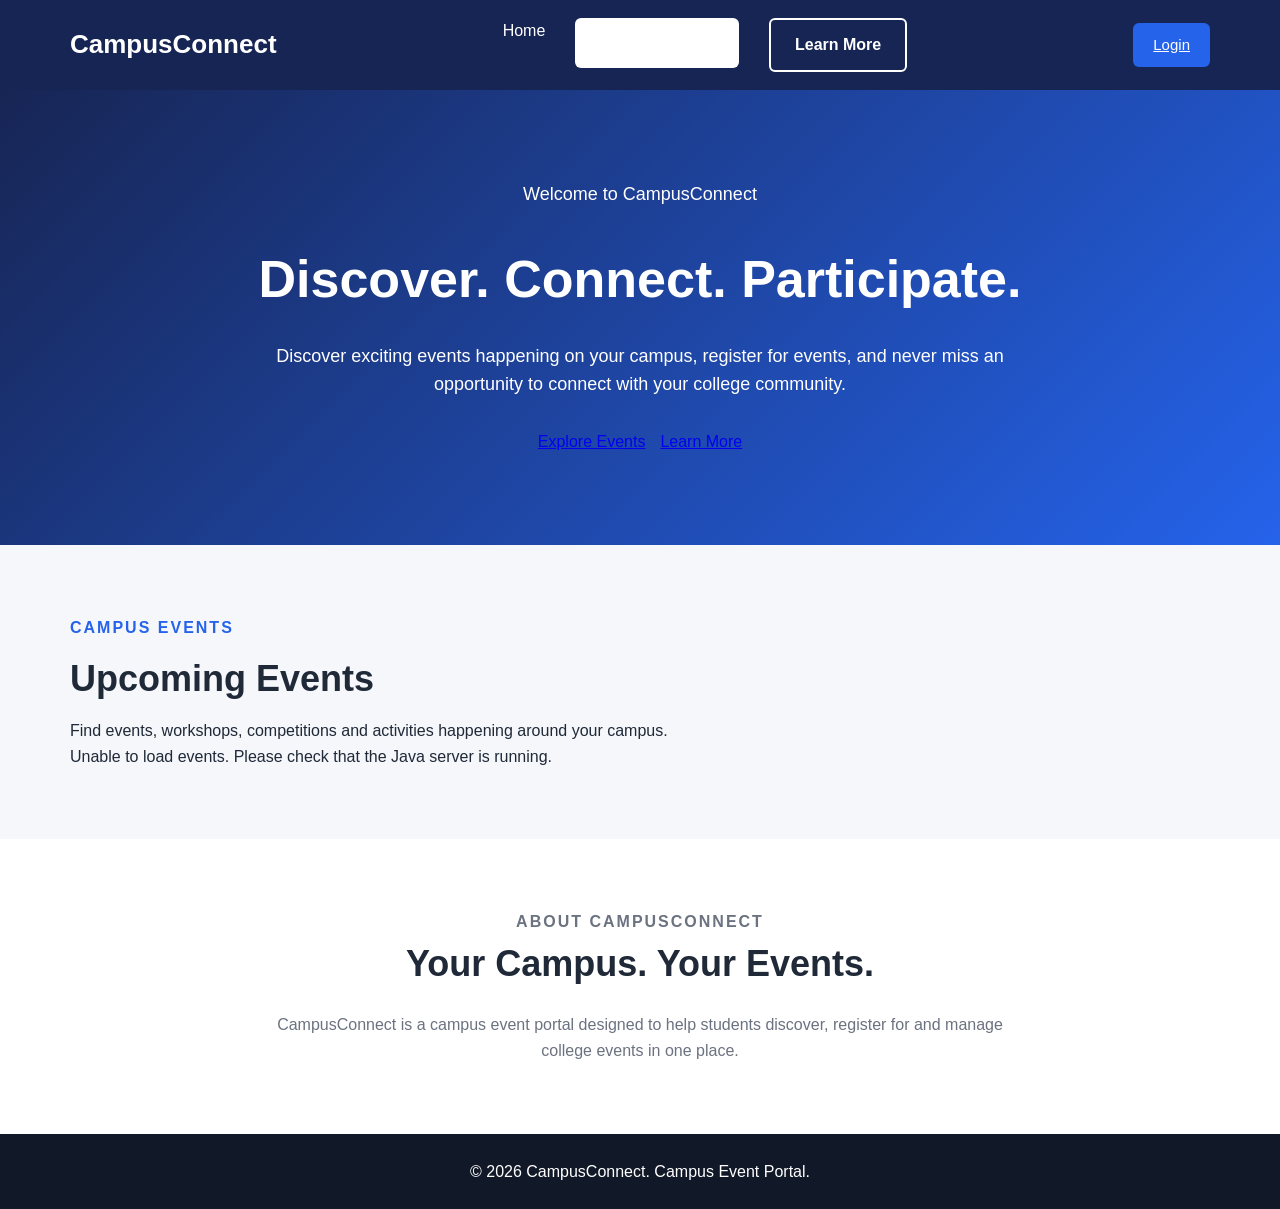
==== index.html @ c1197f38 "Upload CampusConnect project" ====
<!DOCTYPE html>
<html lang="en">
<head>
    <meta charset="UTF-8">
    <meta name="viewport" content="width=device-width, initial-scale=1.0">
    <title>CampusConnect - Campus Event Portal</title>
    <link rel="stylesheet" href="style.css">
</head>

<body>
    <header>
        <nav class="navbar">
            <div class="logo">CampusConnect</div>

            <ul class="nav-links">
                <li><a href="/">Home</a></li>
                <li><a href="#events" class="btn btn-primary">Explore Events</a></li>
                <li><a href="#about" class="btn btn-secondary">Learn More</a></li>
            </ul>

            <a href="/login.html" class="login-button">Login</a>
        </nav>
    </header>

    <main>
        <section class="hero">
            <div class="hero-content">
                <p class="welcome-text">Welcome to CampusConnect</p>

                <h1>Discover. Connect. Participate.</h1>

                <p class="hero-description">
                    Discover exciting events happening on your campus,
                    register for events, and never miss an opportunity
                    to connect with your college community.
                </p>

                <div class="hero-buttons">
                    <a href="#events" class="primary-button">Explore Events</a>
                    <a href="#about" class="secondary-button">Learn More</a>
                </div>
            </div>
        </section>

        <section id="events" class="events-section">
            <div class="section-heading">
                <p class="section-label">CAMPUS EVENTS</p>
                <h2>Upcoming Events</h2>

                <p>
                    Find events, workshops, competitions and activities
                    happening around your campus.
                </p>
            </div>

            <!-- Events will be loaded from the Java server -->
            <div class="event-container" id="homeEvents">
                <p>Loading upcoming events...</p>
            </div>
        </section>

        <section id="about" class="about-section">
            <div class="section-heading">
                <p class="section-label">ABOUT CAMPUSCONNECT</p>
                <h2>Your Campus. Your Events.</h2>

                <p>
                    CampusConnect is a campus event portal designed to
                    help students discover, register for and manage
                    college events in one place.
                </p>
            </div>
        </section>
    </main>

    <footer>
        <p>© 2026 CampusConnect. Campus Event Portal.</p>
    </footer>

    <script src="script.js"></script>
</body>
</html>
---- style.css ----
/* ================================
   CampusConnect - Main Styles
   ================================ */

* {
    margin: 0;
    padding: 0;
    box-sizing: border-box;
}

body {
    font-family: Arial, Helvetica, sans-serif;
    background-color: #f5f7fb;
    color: #1f2937;
    line-height: 1.6;
}

/* ================================
   Navigation Bar
   ================================ */

header {
    background-color: #172554;
    color: white;
}

.navbar {
    max-width: 1200px;
    margin: 0 auto;
    padding: 18px 30px;
    display: flex;
    align-items: center;
    justify-content: space-between;
}

.logo {
    font-size: 26px;
    font-weight: bold;
}

.nav-links {
    display: flex;
    list-style: none;
    gap: 30px;
}

.nav-links a {
    color: white;
    text-decoration: none;
    font-size: 16px;
}

.nav-links a:hover {
    color: #93c5fd;
}

.login-button {
    background-color: #2563eb;
    color: white;
    border: none;
    padding: 10px 20px;
    border-radius: 6px;
    cursor: pointer;
    font-size: 15px;
}

.login-button:hover {
    background-color: #1d4ed8;
}

/* ================================
   Hero Section
   ================================ */

.hero {
    background: linear-gradient(135deg, #172554, #2563eb);
    color: white;
    padding: 90px 30px;
    text-align: center;
}

.hero h1 {
    font-size: 52px;
    margin-bottom: 20px;
}

.hero p {
    max-width: 750px;
    margin: 0 auto 30px;
    font-size: 18px;
}

.hero-buttons {
    display: flex;
    justify-content: center;
    gap: 15px;
}

.btn {
    display: inline-block;
    padding: 12px 24px;
    border-radius: 6px;
    text-decoration: none;
    font-weight: bold;
}

.btn-primary {
    background-color: white;
    color: #1d4ed8;
}

.btn-primary:hover {
    background-color: #e5e7eb;
}

.btn-secondary {
    border: 2px solid white;
    color: white;
}

.btn-secondary:hover {
    background-color: white;
    color: #1d4ed8;
}

/* ================================
   Events Section
   ================================ */

.events-section {
    max-width: 1200px;
    margin: 0 auto;
    padding: 70px 30px;
}

.section-label {
    color: #2563eb;
    font-weight: bold;
    letter-spacing: 2px;
    text-transform: uppercase;
    margin-bottom: 10px;
}

.events-section h2 {
    font-size: 36px;
    margin-bottom: 10px;
}

.section-description {
    color: #6b7280;
    margin-bottom: 40px;
}

/* ================================
   Event Cards
   ================================ */

.events-container {
    display: grid;
    grid-template-columns: repeat(auto-fit, minmax(280px, 1fr));
    gap: 25px;
}

.event-card {
    background-color: white;
    border-radius: 12px;
    padding: 25px;
    box-shadow: 0 5px 20px rgba(0, 0, 0, 0.08);
    transition: transform 0.2s ease;
}

.event-card:hover {
    transform: translateY(-5px);
}

.event-category {
    display: inline-block;
    background-color: #dbeafe;
    color: #1d4ed8;
    padding: 5px 12px;
    border-radius: 20px;
    font-size: 13px;
    font-weight: bold;
    margin-bottom: 15px;
}

.event-card h3 {
    font-size: 24px;
    margin-bottom: 12px;
}

.event-card p {
    color: #6b7280;
    margin-bottom: 15px;
}

.event-info {
    color: #374151;
    margin-bottom: 20px;
}

.view-event {
    display: inline-block;
    background-color: #2563eb;
    color: white;
    text-decoration: none;
    padding: 10px 18px;
    border-radius: 6px;
}

.view-event:hover {
    background-color: #1d4ed8;
}

/* ================================
   About Section
   ================================ */

.about-section {
    background-color: white;
    padding: 70px 30px;
    text-align: center;
}

.about-section h2 {
    font-size: 36px;
    margin-bottom: 20px;
}

.about-section p {
    max-width: 750px;
    margin: 0 auto;
    color: #6b7280;
}

/* ================================
   Footer
   ================================ */

footer {
    background-color: #111827;
    color: white;
    text-align: center;
    padding: 25px;
}

/* ================================
   Responsive Design
   ================================ */

@media (max-width: 768px) {

    .navbar {
        flex-direction: column;
        gap: 20px;
    }

    .nav-links {
        gap: 15px;
    }

    .hero h1 {
        font-size: 38px;
    }

    .hero-buttons {
        flex-direction: column;
        align-items: center;
    }
}
.login-container {
    min-height: 80vh;
    display: flex;
    justify-content: center;
    align-items: center;
    background: #f4f7fb;
}

.login-box {
    width: 400px;
    background: white;
    padding: 40px;
    border-radius: 15px;
    box-shadow: 0 10px 30px rgba(0, 0, 0, 0.1);
}

.login-box h1 {
    text-align: center;
    color: #1d3557;
}

.login-box p {
    text-align: center;
    color: #666;
}

.login-box label {
    display: block;
    margin-top: 20px;
    margin-bottom: 8px;
    font-weight: bold;
}

.login-box input {
    width: 100%;
    padding: 12px;
    border: 1px solid #ccc;
    border-radius: 8px;
    box-sizing: border-box;
}

.login-box button {
    width: 100%;
    margin-top: 25px;
    padding: 12px;
    border: none;
    border-radius: 8px;
    background: #2563eb;
    color: white;
    font-size: 16px;
    cursor: pointer;
}

.login-box button:hover {
    background: #1d4ed8;
}
/* =========================
   LOGIN PAGE
   ========================= */

.login-container {
    width: 500px;
    margin: 80px auto;
    padding: 40px;
    background: white;
    border-radius: 15px;
    box-shadow: 0 5px 25px rgba(0, 0, 0, 0.12);
    box-sizing: border-box;
}

.login-container h1 {
    text-align: center;
    color: #1e3a8a;
    margin: 0 0 10px 0;
    font-size: 36px;
}

.login-container h2 {
    text-align: center;
    color: #333;
    margin: 0 0 30px 0;
    font-size: 26px;
}

.login-container form {
    display: flex;
    flex-direction: column;
    width: 100%;
}

.login-container label {
    display: block;
    margin-bottom: 8px;
    font-weight: bold;
    color: #333;
}

.login-container input {
    width: 100%;
    padding: 12px;
    margin-bottom: 20px;
    border: 1px solid #ccc;
    border-radius: 6px;
    font-size: 16px;
    box-sizing: border-box;
}

.login-container button {
    width: 100%;
    padding: 12px;
    background-color: #1e3a8a;
    color: white;
    border: none;
    border-radius: 6px;
    font-size: 16px;
    cursor: pointer;
}

.login-container button:hover {
    background-color: #162d6b;
}
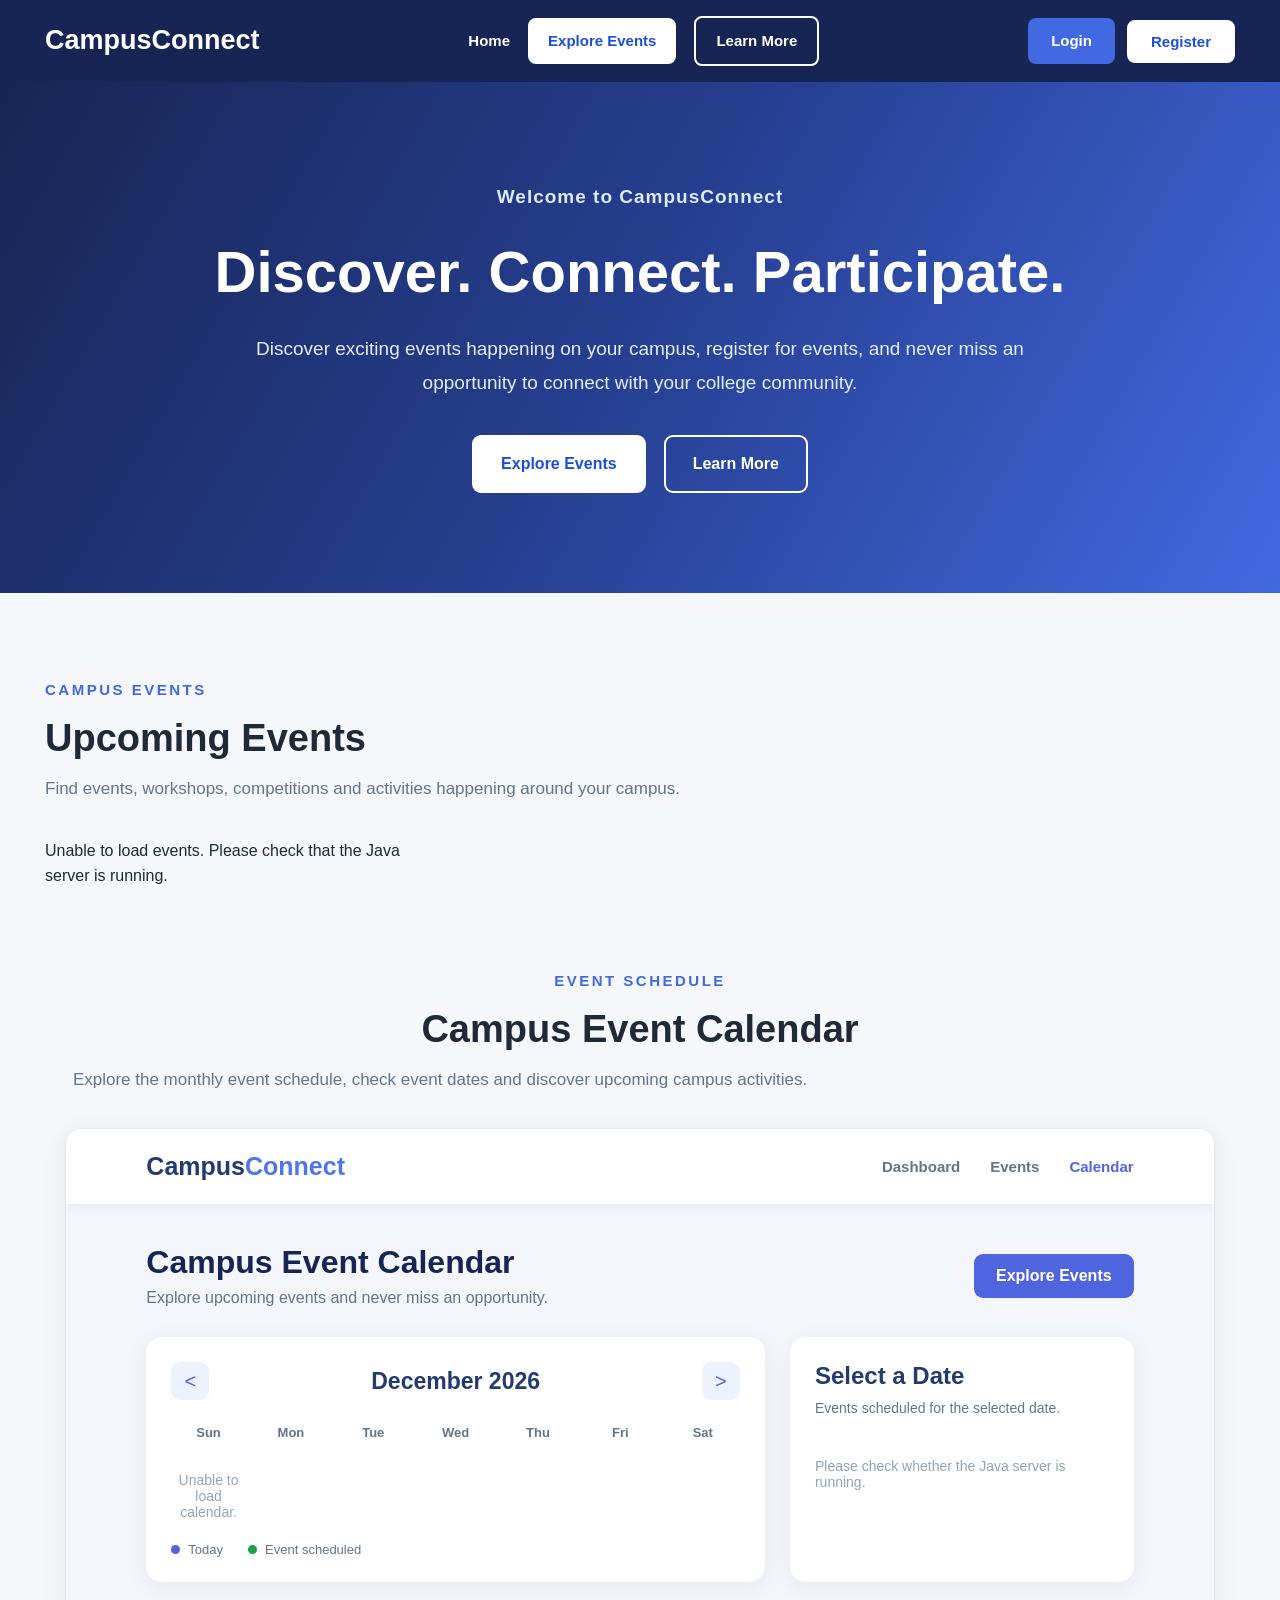
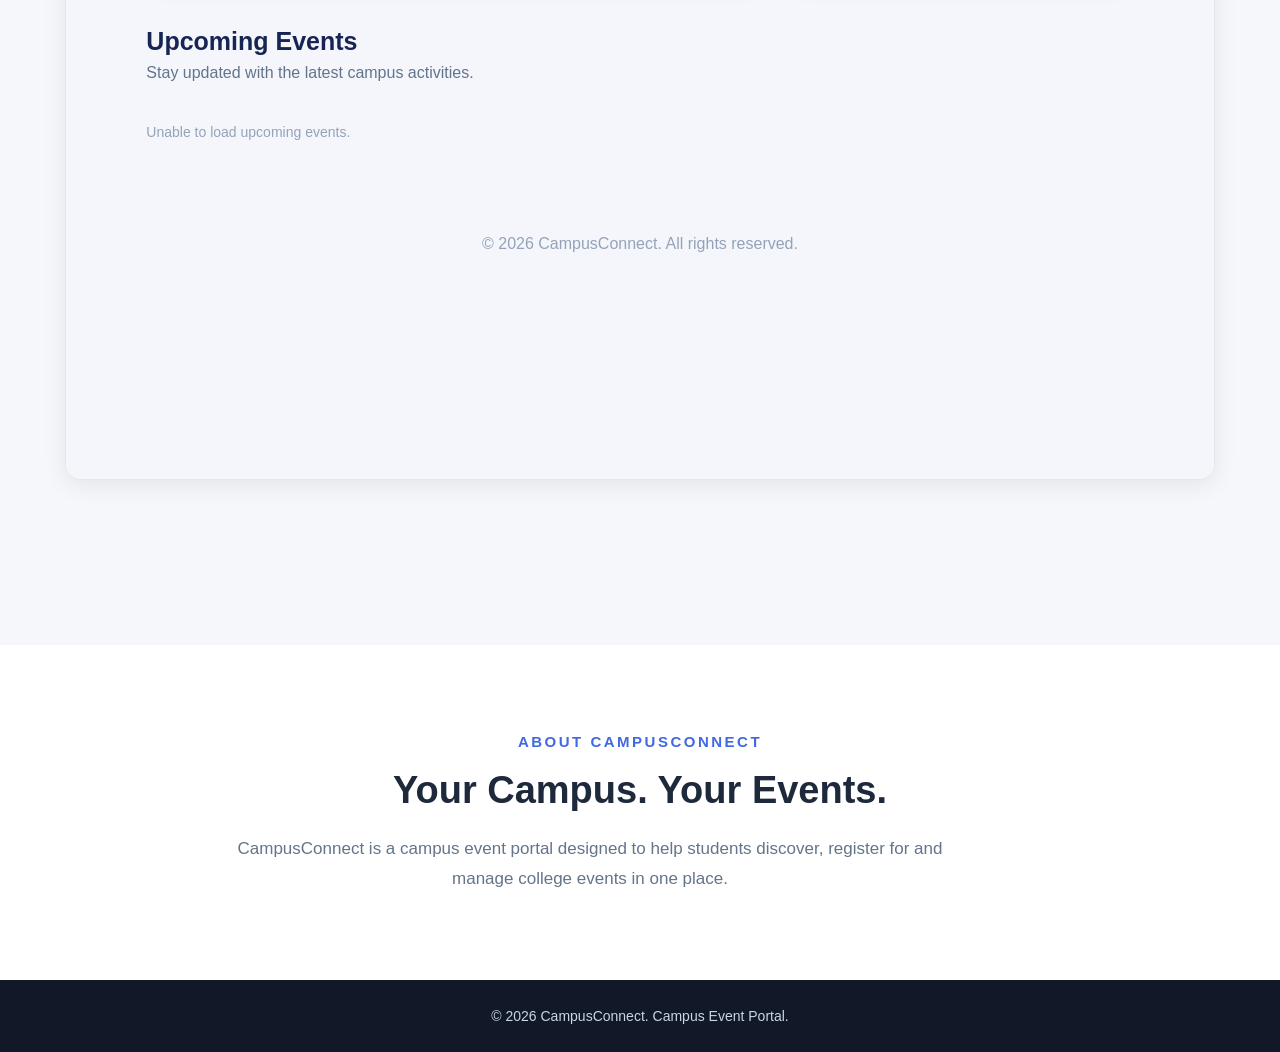
==== commit d2e1ff08: "Initial CampusConnect project upload" ====
--- a/index.html
+++ b/index.html
@@ -1,34 +1,248 @@
-
 <!DOCTYPE html>
 <html lang="en">
+
 <head>
     <meta charset="UTF-8">
     <meta name="viewport" content="width=device-width, initial-scale=1.0">
+
     <title>CampusConnect - Campus Event Portal</title>
+
     <link rel="stylesheet" href="style.css">
+
+    <style>
+        /* Homepage Calendar Section */
+
+        .homepage-calendar {
+            width: 100%;
+            max-width: 1400px;
+            margin: 60px auto;
+            padding: 20px;
+            box-sizing: border-box;
+        }
+
+        .homepage-calendar .section-heading {
+            text-align: center;
+            margin-bottom: 30px;
+        }
+
+        .calendar-frame-container {
+            width: 100%;
+            background: #ffffff;
+            border-radius: 16px;
+            overflow: hidden;
+            box-shadow: 0 5px 25px rgba(0, 0, 0, 0.08);
+            border: 1px solid #e5e7eb;
+        }
+
+        .calendar-frame-container iframe {
+            display: block;
+            width: 100%;
+            min-height: 950px;
+            border: none;
+        }
+
+        @media (max-width: 768px) {
+            .homepage-calendar {
+                padding: 10px;
+                margin: 35px auto;
+            }
+
+            .calendar-frame-container iframe {
+                min-height: 1100px;
+            }
+        }
+
+
+        /* Registration Popup */
+
+        .register-modal {
+            display: none;
+            position: fixed;
+            z-index: 99999;
+            inset: 0;
+            background: rgba(0, 0, 0, 0.7);
+            justify-content: center;
+            align-items: center;
+            padding: 15px;
+            overflow-y: auto;
+        }
+
+        .register-box {
+            position: relative;
+            background: #ffffff;
+            width: 100%;
+            max-width: 440px;
+            padding: 30px;
+            border-radius: 15px;
+            max-height: 95vh;
+            overflow-y: auto;
+            box-shadow: 0 10px 35px rgba(0, 0, 0, 0.3);
+            box-sizing: border-box;
+        }
+
+        .register-box h2 {
+            text-align: center;
+            color: #172554;
+            margin-bottom: 8px;
+        }
+
+        .register-subtitle {
+            text-align: center;
+            color: #666;
+            margin-bottom: 20px;
+            font-size: 14px;
+        }
+
+        .close-register {
+            position: absolute;
+            right: 15px;
+            top: 10px;
+            border: none;
+            background: none;
+            font-size: 30px;
+            cursor: pointer;
+            color: #555;
+        }
+
+        .register-box label {
+            display: block;
+            margin-top: 13px;
+            margin-bottom: 6px;
+            font-weight: 600;
+            color: #333;
+        }
+
+        .register-box input,
+        .register-box select {
+            width: 100%;
+            padding: 12px;
+            border: 1px solid #ccc;
+            border-radius: 7px;
+            font-size: 14px;
+            box-sizing: border-box;
+        }
+
+        .register-box input:focus,
+        .register-box select:focus {
+            outline: none;
+            border-color: #2563eb;
+        }
+
+        #createAccountButton {
+            width: 100%;
+            padding: 13px;
+            margin-top: 20px;
+            background: #2563eb;
+            color: white;
+            border: none;
+            border-radius: 7px;
+            font-size: 16px;
+            font-weight: bold;
+            cursor: pointer;
+        }
+
+        #createAccountButton:hover {
+            background: #1d4ed8;
+        }
+
+        #createAccountButton:disabled {
+            background: #888;
+            cursor: not-allowed;
+        }
+
+        #registerMessage {
+            text-align: center;
+            margin-top: 12px;
+            font-size: 14px;
+        }
+
+        .existing-account {
+            text-align: center;
+            margin-top: 18px;
+            color: #555;
+            font-size: 14px;
+        }
+
+        .existing-account a {
+            color: #2563eb;
+            font-weight: bold;
+            text-decoration: none;
+        }
+
+        @media (max-width: 480px) {
+            .register-box {
+                padding: 25px 20px;
+            }
+        }
+
+    </style>
 </head>
 
 <body>
+
+    <!-- Navigation Bar -->
+
     <header>
         <nav class="navbar">
+
             <div class="logo">CampusConnect</div>
 
             <ul class="nav-links">
-                <li><a href="/">Home</a></li>
-                <li><a href="#events" class="btn btn-primary">Explore Events</a></li>
-                <li><a href="#about" class="btn btn-secondary">Learn More</a></li>
+
+                <li>
+                    <a href="/">Home</a>
+                </li>
+
+                <li>
+                    <a href="#events" class="btn btn-primary">
+                        Explore Events
+                    </a>
+                </li>
+
+                <li>
+                    <a href="#about" class="btn btn-secondary">
+                        Learn More
+                    </a>
+                </li>
+
             </ul>
 
-            <a href="/login.html" class="login-button">Login</a>
+            <!-- Login and Register Buttons -->
+
+            <div class="auth-buttons">
+
+                <a href="/login.html" class="login-button">
+                    Login
+                </a>
+
+                <button
+                    type="button"
+                    class="register-nav-button"
+                    id="openRegister">
+                    Register
+                </button>
+
+            </div>
+
         </nav>
     </header>
 
+
     <main>
+
+        <!-- Hero Section -->
+
         <section class="hero">
+
             <div class="hero-content">
-                <p class="welcome-text">Welcome to CampusConnect</p>
-
-                <h1>Discover. Connect. Participate.</h1>
+
+                <p class="welcome-text">
+                    Welcome to CampusConnect
+                </p>
+
+                <h1>
+                    Discover. Connect. Participate.
+                </h1>
 
                 <p class="hero-description">
                     Discover exciting events happening on your campus,
@@ -37,47 +251,462 @@
                 </p>
 
                 <div class="hero-buttons">
-                    <a href="#events" class="primary-button">Explore Events</a>
-                    <a href="#about" class="secondary-button">Learn More</a>
+
+                    <a href="#events" class="primary-button">
+                        Explore Events
+                    </a>
+
+                    <a href="#about" class="secondary-button">
+                        Learn More
+                    </a>
+
                 </div>
+
             </div>
+
         </section>
 
+
+        <!-- Explore Events Section -->
+
         <section id="events" class="events-section">
+
             <div class="section-heading">
-                <p class="section-label">CAMPUS EVENTS</p>
-                <h2>Upcoming Events</h2>
+
+                <p class="section-label">
+                    CAMPUS EVENTS
+                </p>
+
+                <h2>
+                    Upcoming Events
+                </h2>
 
                 <p>
                     Find events, workshops, competitions and activities
                     happening around your campus.
                 </p>
+
             </div>
 
-            <!-- Events will be loaded from the Java server -->
+
+            <!-- Events loaded from Java Backend -->
+
             <div class="event-container" id="homeEvents">
+
                 <p>Loading upcoming events...</p>
+
             </div>
+
+
+            <!-- Event Calendar -->
+
+            <div class="homepage-calendar">
+
+                <div class="section-heading">
+
+                    <p class="section-label">
+                        EVENT SCHEDULE
+                    </p>
+
+                    <h2>
+                        Campus Event Calendar
+                    </h2>
+
+                    <p>
+                        Explore the monthly event schedule, check event dates
+                        and discover upcoming campus activities.
+                    </p>
+
+                </div>
+
+                <div class="calendar-frame-container">
+
+                    <iframe
+                        src="/calendar.html"
+                        title="CampusConnect Event Calendar"
+                        loading="lazy">
+                    </iframe>
+
+                </div>
+
+            </div>
+
         </section>
 
+
+        <!-- About Section -->
+
         <section id="about" class="about-section">
+
             <div class="section-heading">
-                <p class="section-label">ABOUT CAMPUSCONNECT</p>
-                <h2>Your Campus. Your Events.</h2>
+
+                <p class="section-label">
+                    ABOUT CAMPUSCONNECT
+                </p>
+
+                <h2>
+                    Your Campus. Your Events.
+                </h2>
 
                 <p>
                     CampusConnect is a campus event portal designed to
                     help students discover, register for and manage
                     college events in one place.
                 </p>
+
             </div>
+
         </section>
+
     </main>
 
+
+    <!-- Footer -->
+
     <footer>
-        <p>© 2026 CampusConnect. Campus Event Portal.</p>
+
+        <p>
+            © 2026 CampusConnect. Campus Event Portal.
+        </p>
+
     </footer>
 
+
+    <!-- REGISTRATION POPUP -->
+
+    <div
+        id="registerModal"
+        class="register-modal">
+
+        <div class="register-box">
+
+            <button
+                type="button"
+                class="close-register"
+                id="closeRegister"
+                aria-label="Close registration">
+                &times;
+            </button>
+
+            <h2>Create Your Account</h2>
+
+            <p class="register-subtitle">
+                Join CampusConnect and explore campus events.
+            </p>
+
+
+            <form id="registerForm">
+
+                <label for="registerName">
+                    Full Name
+                </label>
+
+                <input
+                    type="text"
+                    id="registerName"
+                    placeholder="Enter your full name"
+                    required
+                >
+
+
+                <label for="registerEmail">
+                    Email Address
+                </label>
+
+                <input
+                    type="email"
+                    id="registerEmail"
+                    placeholder="Enter your email address"
+                    required
+                >
+
+
+                <label for="registerPassword">
+                    Password
+                </label>
+
+                <input
+                    type="password"
+                    id="registerPassword"
+                    placeholder="Create a password"
+                    minlength="8"
+                    required
+                >
+
+
+                <label for="registerConfirmPassword">
+                    Confirm Password
+                </label>
+
+                <input
+                    type="password"
+                    id="registerConfirmPassword"
+                    placeholder="Confirm your password"
+                    minlength="8"
+                    required
+                >
+
+
+                <label for="registerRole">
+                    Register As
+                </label>
+
+                <select id="registerRole" required>
+
+                    <option value="student">
+                        Student
+                    </option>
+
+                    <option value="organizer">
+                        Event Organizer
+                    </option>
+
+                </select>
+
+
+                <button
+                    type="submit"
+                    id="createAccountButton">
+                    Create Account
+                </button>
+
+                <p id="registerMessage" role="status"></p>
+
+            </form>
+
+
+            <p class="existing-account">
+                Already have an account?
+                <a href="/login.html">Login</a>
+            </p>
+
+        </div>
+
+    </div>
+
+
+    <!-- Existing Homepage JavaScript -->
+
     <script src="script.js"></script>
+
+
+    <!-- Registration JavaScript -->
+
+    <script>
+
+        const registerModal =
+            document.getElementById("registerModal");
+
+        const openRegister =
+            document.getElementById("openRegister");
+
+        const closeRegister =
+            document.getElementById("closeRegister");
+
+        const registerForm =
+            document.getElementById("registerForm");
+
+        const registerMessage =
+            document.getElementById("registerMessage");
+
+        const createAccountButton =
+            document.getElementById("createAccountButton");
+
+
+        // Open Registration Popup
+
+        openRegister.addEventListener("click", function () {
+
+            registerModal.style.display = "flex";
+
+            registerMessage.textContent = "";
+
+        });
+
+
+        // Close Registration Popup
+
+        closeRegister.addEventListener("click", function () {
+
+            registerModal.style.display = "none";
+
+        });
+
+
+        // Close popup when clicking outside
+
+        registerModal.addEventListener("click", function (event) {
+
+            if (event.target === registerModal) {
+
+                registerModal.style.display = "none";
+
+            }
+
+        });
+
+
+        // Close popup using Escape key
+
+        document.addEventListener("keydown", function (event) {
+
+            if (event.key === "Escape") {
+
+                registerModal.style.display = "none";
+
+            }
+
+        });
+
+
+        // Registration Form Submission
+
+        registerForm.addEventListener("submit", async function (event) {
+
+            event.preventDefault();
+
+
+            const name =
+                document.getElementById("registerName").value.trim();
+
+            const email =
+                document.getElementById("registerEmail").value.trim();
+
+            const password =
+                document.getElementById("registerPassword").value;
+
+            const confirmPassword =
+                document.getElementById("registerConfirmPassword").value;
+
+            const role =
+                document.getElementById("registerRole").value;
+
+
+            // Validate password
+
+            if (password.length < 8) {
+
+                registerMessage.style.color = "red";
+
+                registerMessage.textContent =
+                    "Password must contain at least 8 characters.";
+
+                return;
+
+            }
+
+
+            // Confirm password
+
+            if (password !== confirmPassword) {
+
+                registerMessage.style.color = "red";
+
+                registerMessage.textContent =
+                    "Passwords do not match.";
+
+                return;
+
+            }
+
+
+            // Select backend endpoint
+
+            const endpoint = role === "organizer"
+                ? "/organizer-signup"
+                : "/signup";
+
+
+            // Prepare form data
+
+            const formData = new URLSearchParams();
+
+            formData.append("name", name);
+
+            formData.append("email", email);
+
+            formData.append("password", password);
+
+
+            createAccountButton.disabled = true;
+
+            createAccountButton.textContent =
+                "Creating Account...";
+
+            registerMessage.textContent = "";
+
+
+            try {
+
+                const response = await fetch(endpoint, {
+
+                    method: "POST",
+
+                    headers: {
+                        "Content-Type":
+                            "application/x-www-form-urlencoded"
+                    },
+
+                    body: formData.toString()
+
+                });
+
+
+                const result = await response.json();
+
+
+                if (!response.ok) {
+
+                    throw new Error(
+                        result.message ||
+                        result.detail ||
+                        "Account creation failed."
+                    );
+
+                }
+
+
+                // Successful registration
+
+                registerMessage.style.color = "green";
+
+                registerMessage.textContent =
+                    result.message ||
+                    "Account created successfully!";
+
+
+                registerForm.reset();
+
+
+                // Redirect to login
+
+                setTimeout(function () {
+
+                    window.location.href = "/login.html";
+
+                }, 1500);
+
+
+            } catch (error) {
+
+                registerMessage.style.color = "red";
+
+                registerMessage.textContent =
+                    error.message || "Something went wrong.";
+
+            } finally {
+
+                createAccountButton.disabled = false;
+
+                createAccountButton.textContent =
+                    "Create Account";
+
+            }
+
+        });
+
+    </script>
+
 </body>
-</html>
+
+</html>
--- a/style.css
+++ b/style.css
@@ -1,6 +1,8 @@
-/* ================================
-   CampusConnect - Main Styles
-   ================================ */
+/* =====================================================
+   CAMPUSCONNECT - COMPLETE STYLESHEET
+   ===================================================== */
+
+/* -------------------- GLOBAL STYLES -------------------- */
 
 * {
     margin: 0;
@@ -8,152 +10,414 @@
     box-sizing: border-box;
 }
 
+html {
+    scroll-behavior: smooth;
+}
+
 body {
     font-family: Arial, Helvetica, sans-serif;
-    background-color: #f5f7fb;
+    background: #f5f7fb;
     color: #1f2937;
     line-height: 1.6;
 }
 
-/* ================================
-   Navigation Bar
-   ================================ */
-
-header {
-    background-color: #172554;
-    color: white;
-}
-
-.navbar {
-    max-width: 1200px;
-    margin: 0 auto;
-    padding: 18px 30px;
+a {
+    text-decoration: none;
+    transition: all 0.25s ease;
+}
+
+button {
+    cursor: pointer;
+}
+
+/* =====================================================
+   HOMEPAGE NAVIGATION
+   ===================================================== */
+
+body:has(#homeEvents) header {
+    width: 100%;
+    background: #172554;
+    color: white;
+}
+
+body:has(#homeEvents) .navbar {
+    max-width: 1250px;
+    min-height: 82px;
+    margin: auto;
+    padding: 15px 30px;
+
     display: flex;
     align-items: center;
     justify-content: space-between;
-}
-
-.logo {
-    font-size: 26px;
-    font-weight: bold;
-}
-
-.nav-links {
-    display: flex;
+    gap: 25px;
+}
+
+body:has(#homeEvents) .logo {
+    font-size: 27px;
+    font-weight: 800;
+    color: white;
+    white-space: nowrap;
+}
+
+body:has(#homeEvents) .nav-links {
+    display: flex;
+    align-items: center;
+    gap: 18px;
     list-style: none;
-    gap: 30px;
-}
-
-.nav-links a {
-    color: white;
-    text-decoration: none;
+}
+
+body:has(#homeEvents) .nav-links a {
+    display: inline-block;
+    color: white;
+    font-size: 15px;
+    font-weight: 600;
+}
+
+body:has(#homeEvents) .nav-links a:not(.btn):hover {
+    color: #93c5fd;
+}
+
+/* Navigation Explore and Learn More */
+
+body:has(#homeEvents) .nav-links .btn {
+    padding: 11px 20px;
+    border-radius: 8px;
+}
+
+body:has(#homeEvents) .nav-links .btn-primary {
+    background: white;
+    color: #1d4ed8;
+}
+
+body:has(#homeEvents) .nav-links .btn-primary:hover {
+    background: #dbeafe;
+    transform: translateY(-2px);
+}
+
+body:has(#homeEvents) .nav-links .btn-secondary {
+    background: transparent;
+    color: white;
+    border: 2px solid white;
+}
+
+body:has(#homeEvents) .nav-links .btn-secondary:hover {
+    background: white;
+    color: #1d4ed8;
+}
+
+/* =====================================================
+   LOGIN AND REGISTER BUTTONS
+   ===================================================== */
+
+body:has(#homeEvents) .auth-buttons {
+    display: flex;
+    align-items: center;
+    gap: 12px;
+    flex-shrink: 0;
+}
+
+body:has(#homeEvents) .login-button {
+    display: inline-block;
+    background: #4169e1;
+    color: white;
+    padding: 11px 23px;
+    border-radius: 8px;
+    font-size: 15px;
+    font-weight: 700;
+}
+
+body:has(#homeEvents) .login-button:hover {
+    background: #3154c9;
+    transform: translateY(-2px);
+}
+
+body:has(#homeEvents) .register-nav-button {
+    display: inline-block;
+    background: white;
+    color: #1d4ed8;
+    padding: 11px 22px;
+    border: 2px solid white;
+    border-radius: 8px;
+    font-size: 15px;
+    font-weight: 700;
+}
+
+body:has(#homeEvents) .register-nav-button:hover {
+    background: #dbeafe;
+    transform: translateY(-2px);
+}
+
+/* =====================================================
+   HOMEPAGE HERO SECTION
+   ===================================================== */
+
+body:has(#homeEvents) .hero {
+    min-height: 510px;
+    padding: 100px 25px;
+
+    display: flex;
+    align-items: center;
+    justify-content: center;
+
+    text-align: center;
+    color: white;
+
+    background: linear-gradient(
+        120deg,
+        #172554 0%,
+        #263f91 50%,
+        #4169e1 100%
+    );
+}
+
+body:has(#homeEvents) .hero-content {
+    max-width: 950px;
+    margin: auto;
+}
+
+body:has(#homeEvents) .welcome-text {
+    font-size: 19px;
+    font-weight: 600;
+    color: #dbeafe;
+    letter-spacing: 1px;
+    margin-bottom: 25px;
+}
+
+body:has(#homeEvents) .hero h1 {
+    font-size: clamp(36px, 5vw, 58px);
+    line-height: 1.2;
+    font-weight: 800;
+    margin-bottom: 25px;
+}
+
+body:has(#homeEvents) .hero-description {
+    max-width: 780px;
+    margin: 0 auto 35px;
+    font-size: 19px;
+    line-height: 1.8;
+    color: #e5edff;
+}
+
+/* Hero Buttons */
+
+body:has(#homeEvents) .hero-buttons {
+    display: flex;
+    justify-content: center;
+    align-items: center;
+    gap: 18px;
+    flex-wrap: wrap;
+}
+
+body:has(#homeEvents) .primary-button,
+body:has(#homeEvents) .secondary-button {
+    display: inline-block;
+    padding: 14px 27px;
+    border-radius: 9px;
     font-size: 16px;
-}
-
-.nav-links a:hover {
-    color: #93c5fd;
-}
-
-.login-button {
-    background-color: #2563eb;
-    color: white;
-    border: none;
-    padding: 10px 20px;
-    border-radius: 6px;
-    cursor: pointer;
+    font-weight: 700;
+}
+
+body:has(#homeEvents) .primary-button {
+    background: white;
+    color: #1d4ed8;
+    border: 2px solid white;
+}
+
+body:has(#homeEvents) .primary-button:hover {
+    background: #dbeafe;
+    transform: translateY(-3px);
+}
+
+body:has(#homeEvents) .secondary-button {
+    background: transparent;
+    color: white;
+    border: 2px solid white;
+}
+
+body:has(#homeEvents) .secondary-button:hover {
+    background: white;
+    color: #1d4ed8;
+    transform: translateY(-3px);
+}
+
+/* =====================================================
+   UPCOMING EVENTS SECTION
+   ===================================================== */
+
+body:has(#homeEvents) .events-section {
+    max-width: 1250px;
+    margin: auto;
+    padding: 85px 30px;
+}
+
+body:has(#homeEvents) .section-heading {
+    margin-bottom: 35px;
+}
+
+body:has(#homeEvents) .section-label {
+    color: #4169e1;
     font-size: 15px;
-}
-
-.login-button:hover {
-    background-color: #1d4ed8;
-}
-
-/* ================================
-   Hero Section
-   ================================ */
-
-.hero {
-    background: linear-gradient(135deg, #172554, #2563eb);
-    color: white;
-    padding: 90px 30px;
+    font-weight: 800;
+    letter-spacing: 2.5px;
+    margin-bottom: 12px;
+}
+
+body:has(#homeEvents) .section-heading h2 {
+    color: #1f2937;
+    font-size: 38px;
+    line-height: 1.3;
+    margin-bottom: 12px;
+}
+
+body:has(#homeEvents) .section-heading > p:not(.section-label) {
+    color: #64748b;
+    font-size: 17px;
+    max-width: 750px;
+}
+
+/* =====================================================
+   EVENT CARDS
+   ===================================================== */
+
+body:has(#homeEvents) .event-container {
+    display: grid;
+    grid-template-columns: repeat(3, minmax(0, 1fr));
+    gap: 25px;
+    align-items: stretch;
+}
+
+body:has(#homeEvents) .event-card {
+    display: flex;
+    flex-direction: column;
+
+    background: white;
+    padding: 27px;
+    min-height: 270px;
+
+    border: 1px solid #e8edf5;
+    border-radius: 16px;
+
+    box-shadow: 0 6px 22px rgba(15, 23, 42, 0.06);
+
+    transition: transform 0.25s ease,
+                box-shadow 0.25s ease;
+}
+
+body:has(#homeEvents) .event-card:hover {
+    transform: translateY(-6px);
+    box-shadow: 0 14px 30px rgba(15, 23, 42, 0.12);
+}
+
+body:has(#homeEvents) .event-category {
+    display: inline-block;
+    align-self: flex-start;
+
+    background: #e7efff;
+    color: #3154c9;
+
+    padding: 6px 14px;
+    border-radius: 30px;
+
+    font-size: 13px;
+    font-weight: 700;
+
+    margin-bottom: 18px;
+}
+
+body:has(#homeEvents) .event-card h3 {
+    color: #1e293b;
+    font-size: 22px;
+    line-height: 1.4;
+    margin-bottom: 12px;
+}
+
+body:has(#homeEvents) .event-card > p {
+    color: #64748b;
+    font-size: 15px;
+    line-height: 1.7;
+    margin-bottom: 20px;
+}
+
+body:has(#homeEvents) .event-details {
+    display: flex;
+    flex-direction: column;
+    gap: 8px;
+
+    color: #475569;
+    font-size: 14px;
+
+    margin-top: auto;
+    margin-bottom: 20px;
+}
+
+body:has(#homeEvents) .event-details span {
+    display: block;
+}
+
+body:has(#homeEvents) .register-button {
+    display: inline-block;
+    align-self: flex-start;
+
+    background: #4169e1;
+    color: white;
+
+    padding: 10px 19px;
+    border-radius: 7px;
+
+    font-size: 14px;
+    font-weight: 700;
+}
+
+body:has(#homeEvents) .register-button:hover {
+    background: #294fbd;
+}
+
+/* =====================================================
+   ABOUT SECTION
+   ===================================================== */
+
+body:has(#homeEvents) .about-section {
+    background: white;
+    padding: 85px 30px;
     text-align: center;
 }
 
-.hero h1 {
-    font-size: 52px;
-    margin-bottom: 20px;
-}
-
-.hero p {
-    max-width: 750px;
-    margin: 0 auto 30px;
-    font-size: 18px;
-}
-
-.hero-buttons {
-    display: flex;
-    justify-content: center;
-    gap: 15px;
-}
-
-.btn {
-    display: inline-block;
-    padding: 12px 24px;
-    border-radius: 6px;
-    text-decoration: none;
-    font-weight: bold;
-}
-
-.btn-primary {
-    background-color: white;
-    color: #1d4ed8;
-}
-
-.btn-primary:hover {
-    background-color: #e5e7eb;
-}
-
-.btn-secondary {
-    border: 2px solid white;
-    color: white;
-}
-
-.btn-secondary:hover {
-    background-color: white;
-    color: #1d4ed8;
-}
-
-/* ================================
-   Events Section
-   ================================ */
-
-.events-section {
-    max-width: 1200px;
-    margin: 0 auto;
-    padding: 70px 30px;
-}
-
-.section-label {
-    color: #2563eb;
-    font-weight: bold;
-    letter-spacing: 2px;
-    text-transform: uppercase;
-    margin-bottom: 10px;
-}
-
-.events-section h2 {
-    font-size: 36px;
-    margin-bottom: 10px;
-}
-
-.section-description {
-    color: #6b7280;
-    margin-bottom: 40px;
-}
-
-/* ================================
-   Event Cards
-   ================================ */
+body:has(#homeEvents) .about-section .section-heading {
+    max-width: 850px;
+    margin: auto;
+}
+
+body:has(#homeEvents) .about-section h2 {
+    font-size: 38px;
+    color: #1e293b;
+    margin-bottom: 18px;
+}
+
+body:has(#homeEvents) .about-section p:not(.section-label) {
+    color: #64748b;
+    font-size: 17px;
+    line-height: 1.8;
+}
+
+/* =====================================================
+   HOMEPAGE FOOTER
+   ===================================================== */
+
+body:has(#homeEvents) footer {
+    background: #111827;
+    color: white;
+    text-align: center;
+    padding: 25px;
+}
+
+body:has(#homeEvents) footer p {
+    color: #cbd5e1;
+    font-size: 14px;
+}
+
+/* =====================================================
+   GENERAL EVENT PAGE STYLES
+   ===================================================== */
 
 .events-container {
     display: grid;
@@ -161,39 +425,6 @@
     gap: 25px;
 }
 
-.event-card {
-    background-color: white;
-    border-radius: 12px;
-    padding: 25px;
-    box-shadow: 0 5px 20px rgba(0, 0, 0, 0.08);
-    transition: transform 0.2s ease;
-}
-
-.event-card:hover {
-    transform: translateY(-5px);
-}
-
-.event-category {
-    display: inline-block;
-    background-color: #dbeafe;
-    color: #1d4ed8;
-    padding: 5px 12px;
-    border-radius: 20px;
-    font-size: 13px;
-    font-weight: bold;
-    margin-bottom: 15px;
-}
-
-.event-card h3 {
-    font-size: 24px;
-    margin-bottom: 12px;
-}
-
-.event-card p {
-    color: #6b7280;
-    margin-bottom: 15px;
-}
-
 .event-info {
     color: #374151;
     margin-bottom: 20px;
@@ -201,73 +432,20 @@
 
 .view-event {
     display: inline-block;
-    background-color: #2563eb;
-    color: white;
-    text-decoration: none;
+    background: #2563eb;
+    color: white;
     padding: 10px 18px;
     border-radius: 6px;
 }
 
 .view-event:hover {
-    background-color: #1d4ed8;
-}
-
-/* ================================
-   About Section
-   ================================ */
-
-.about-section {
-    background-color: white;
-    padding: 70px 30px;
-    text-align: center;
-}
-
-.about-section h2 {
-    font-size: 36px;
-    margin-bottom: 20px;
-}
-
-.about-section p {
-    max-width: 750px;
-    margin: 0 auto;
-    color: #6b7280;
-}
-
-/* ================================
-   Footer
-   ================================ */
-
-footer {
-    background-color: #111827;
-    color: white;
-    text-align: center;
-    padding: 25px;
-}
-
-/* ================================
-   Responsive Design
-   ================================ */
-
-@media (max-width: 768px) {
-
-    .navbar {
-        flex-direction: column;
-        gap: 20px;
-    }
-
-    .nav-links {
-        gap: 15px;
-    }
-
-    .hero h1 {
-        font-size: 38px;
-    }
-
-    .hero-buttons {
-        flex-direction: column;
-        align-items: center;
-    }
-}
+    background: #1d4ed8;
+}
+
+/* =====================================================
+   LOGIN PAGE
+   ===================================================== */
+
 .login-container {
     min-height: 80vh;
     display: flex;
@@ -278,6 +456,7 @@
 
 .login-box {
     width: 400px;
+    max-width: 100%;
     background: white;
     padding: 40px;
     border-radius: 15px;
@@ -324,16 +503,18 @@
 .login-box button:hover {
     background: #1d4ed8;
 }
-/* =========================
-   LOGIN PAGE
-   ========================= */
+
+/* Login Container */
 
 .login-container {
     width: 500px;
+    max-width: calc(100% - 30px);
     margin: 80px auto;
     padding: 40px;
+
     background: white;
     border-radius: 15px;
+
     box-shadow: 0 5px 25px rgba(0, 0, 0, 0.12);
     box-sizing: border-box;
 }
@@ -341,14 +522,14 @@
 .login-container h1 {
     text-align: center;
     color: #1e3a8a;
-    margin: 0 0 10px 0;
+    margin: 0 0 10px;
     font-size: 36px;
 }
 
 .login-container h2 {
     text-align: center;
     color: #333;
-    margin: 0 0 30px 0;
+    margin: 0 0 30px;
     font-size: 26px;
 }
 
@@ -369,8 +550,10 @@
     width: 100%;
     padding: 12px;
     margin-bottom: 20px;
+
     border: 1px solid #ccc;
     border-radius: 6px;
+
     font-size: 16px;
     box-sizing: border-box;
 }
@@ -378,14 +561,96 @@
 .login-container button {
     width: 100%;
     padding: 12px;
-    background-color: #1e3a8a;
-    color: white;
+
+    background: #1e3a8a;
+    color: white;
+
     border: none;
     border-radius: 6px;
+
     font-size: 16px;
     cursor: pointer;
 }
 
 .login-container button:hover {
-    background-color: #162d6b;
+    background: #162d6b;
+}
+
+/* =====================================================
+   RESPONSIVE DESIGN
+   ===================================================== */
+
+@media (max-width: 900px) {
+
+    body:has(#homeEvents) .event-container {
+        grid-template-columns: repeat(2, minmax(0, 1fr));
+    }
+
+    body:has(#homeEvents) .navbar {
+        padding: 15px 20px;
+    }
+
+    body:has(#homeEvents) .nav-links {
+        gap: 10px;
+    }
+}
+
+@media (max-width: 650px) {
+
+    body:has(#homeEvents) .navbar {
+        flex-direction: column;
+        gap: 15px;
+        padding: 20px;
+    }
+
+    body:has(#homeEvents) .nav-links {
+        justify-content: center;
+        flex-wrap: wrap;
+    }
+
+    body:has(#homeEvents) .auth-buttons {
+        justify-content: center;
+    }
+
+    body:has(#homeEvents) .hero {
+        min-height: auto;
+        padding: 75px 20px;
+    }
+
+    body:has(#homeEvents) .hero h1 {
+        font-size: 36px;
+    }
+
+    body:has(#homeEvents) .hero-description {
+        font-size: 16px;
+    }
+
+    body:has(#homeEvents) .hero-buttons {
+        flex-direction: column;
+    }
+
+    body:has(#homeEvents) .primary-button,
+    body:has(#homeEvents) .secondary-button {
+        width: 100%;
+        max-width: 260px;
+        text-align: center;
+    }
+
+    body:has(#homeEvents) .events-section {
+        padding: 55px 20px;
+    }
+
+    body:has(#homeEvents) .event-container {
+        grid-template-columns: 1fr;
+    }
+
+    body:has(#homeEvents) .section-heading h2,
+    body:has(#homeEvents) .about-section h2 {
+        font-size: 30px;
+    }
+
+    .login-container {
+        margin: 35px auto;
+        padding: 25px;
+    }
 }
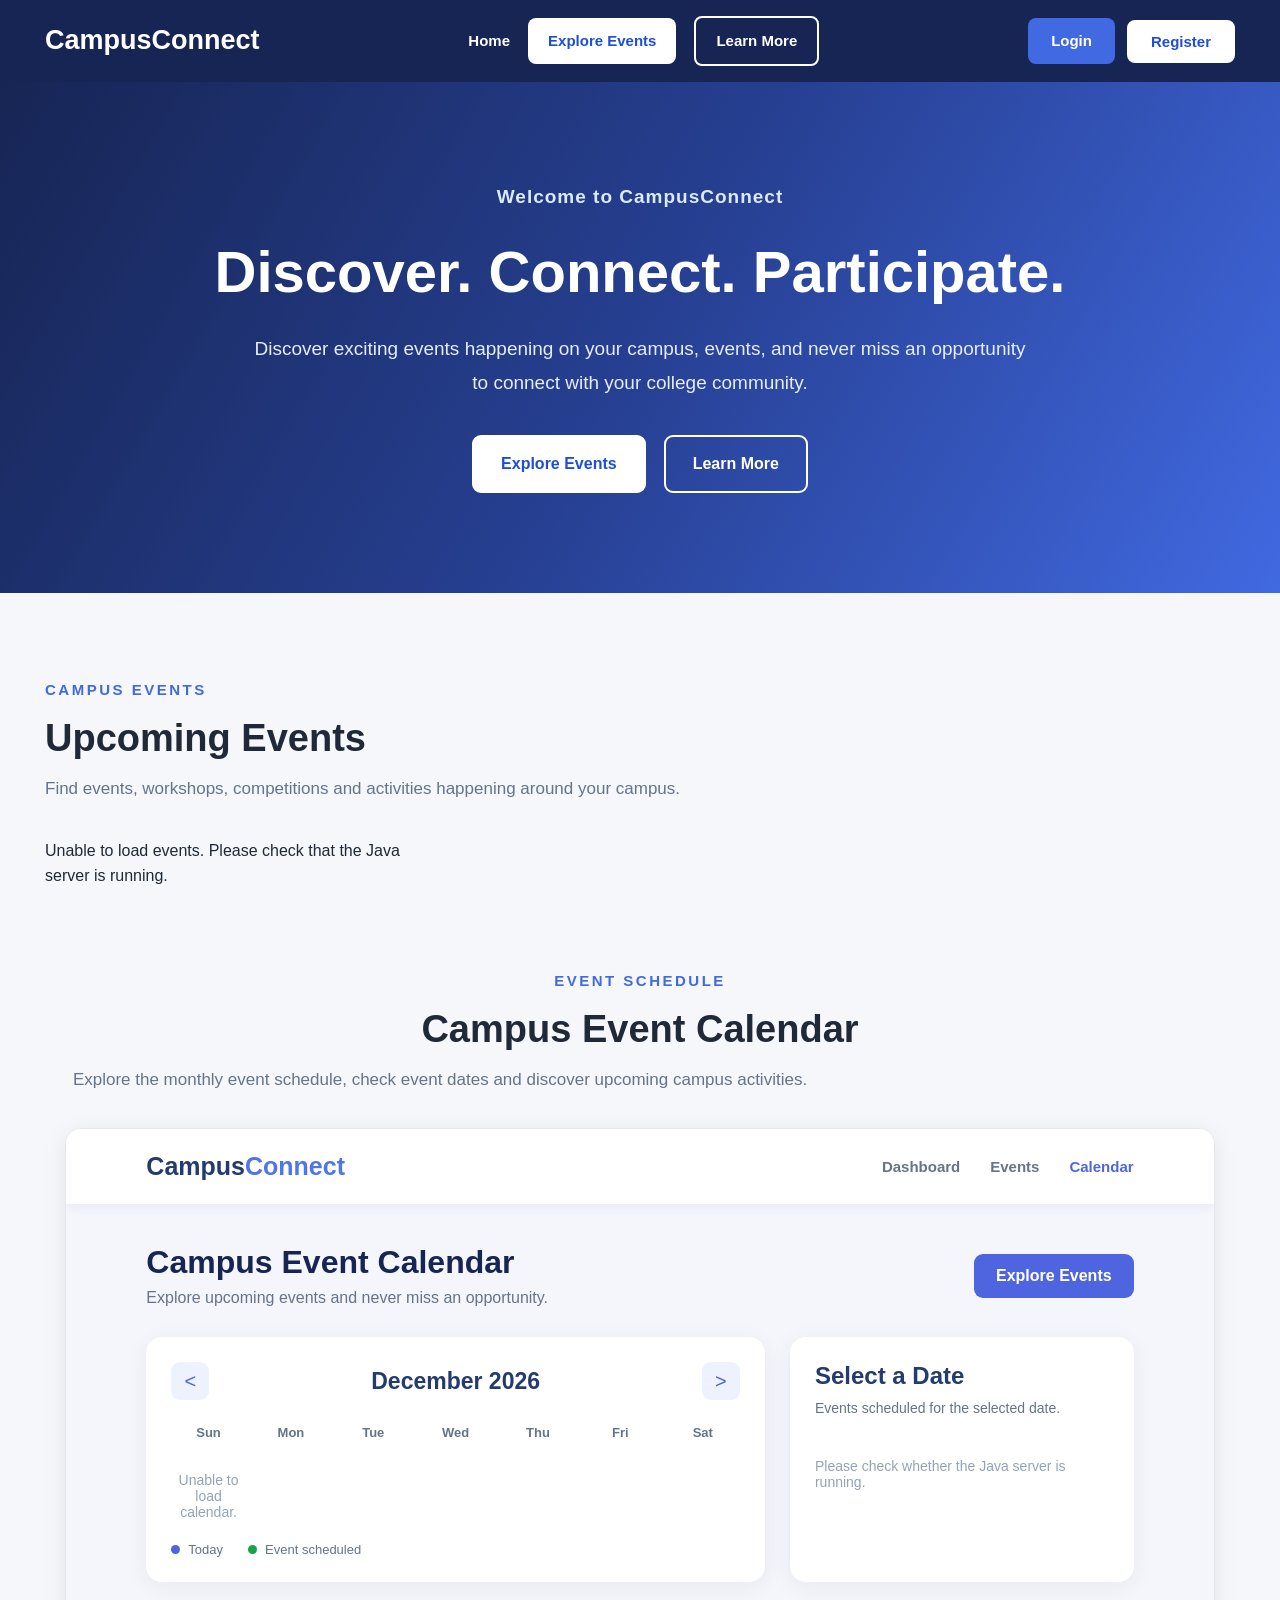
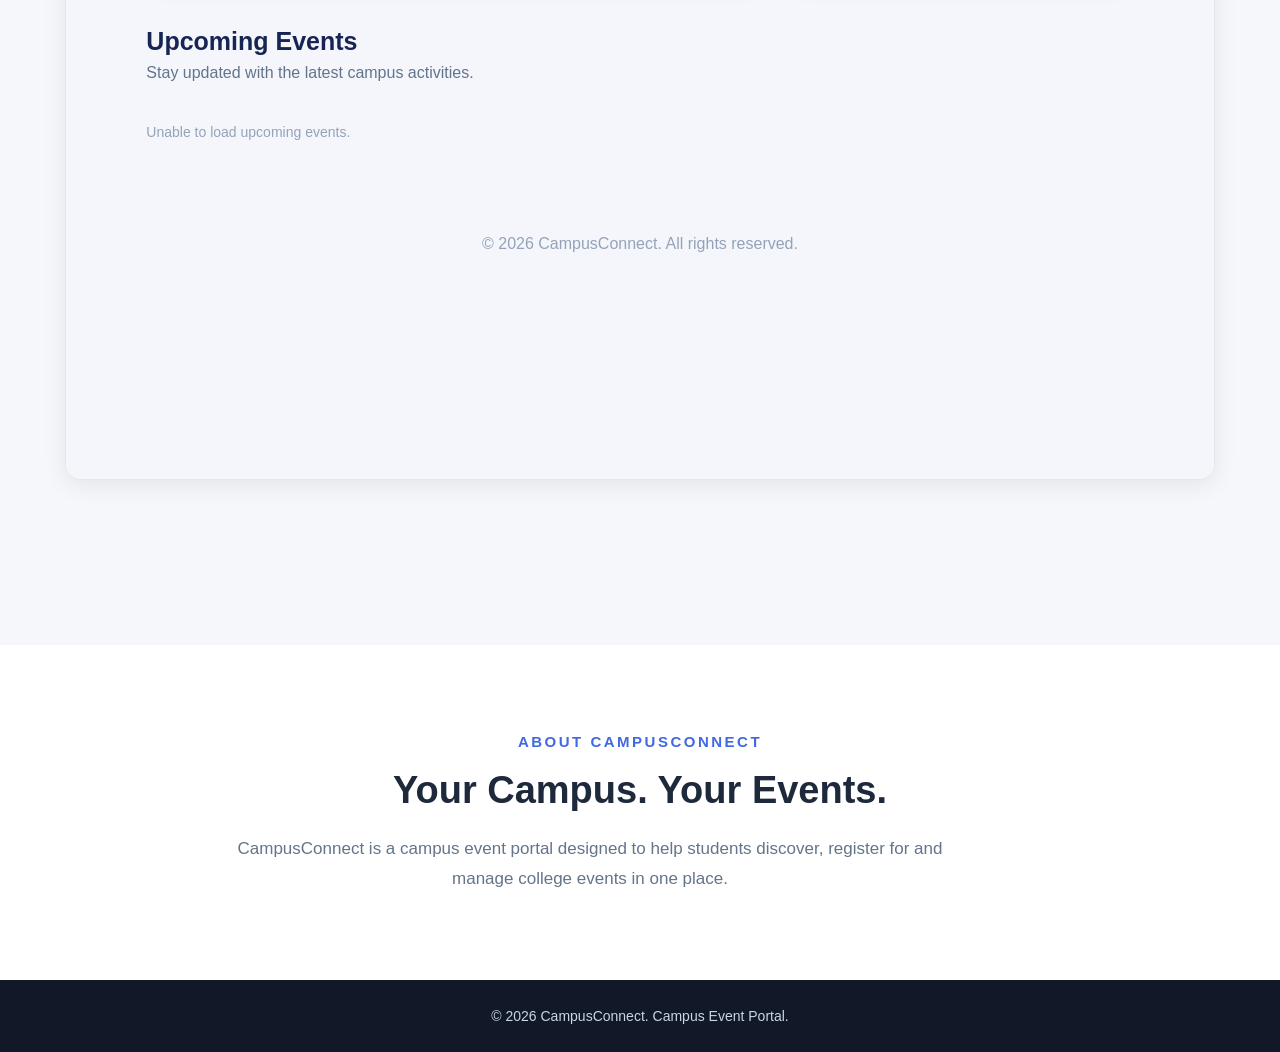
==== commit f033d694: "Fix typo in hero description paragraph" ====
--- a/index.html
+++ b/index.html
@@ -246,7 +246,7 @@
 
                 <p class="hero-description">
                     Discover exciting events happening on your campus,
-                    register for events, and never miss an opportunity
+                    events, and never miss an opportunity
                     to connect with your college community.
                 </p>
 
@@ -709,4 +709,4 @@
 
 </body>
 
-</html>+</html>
